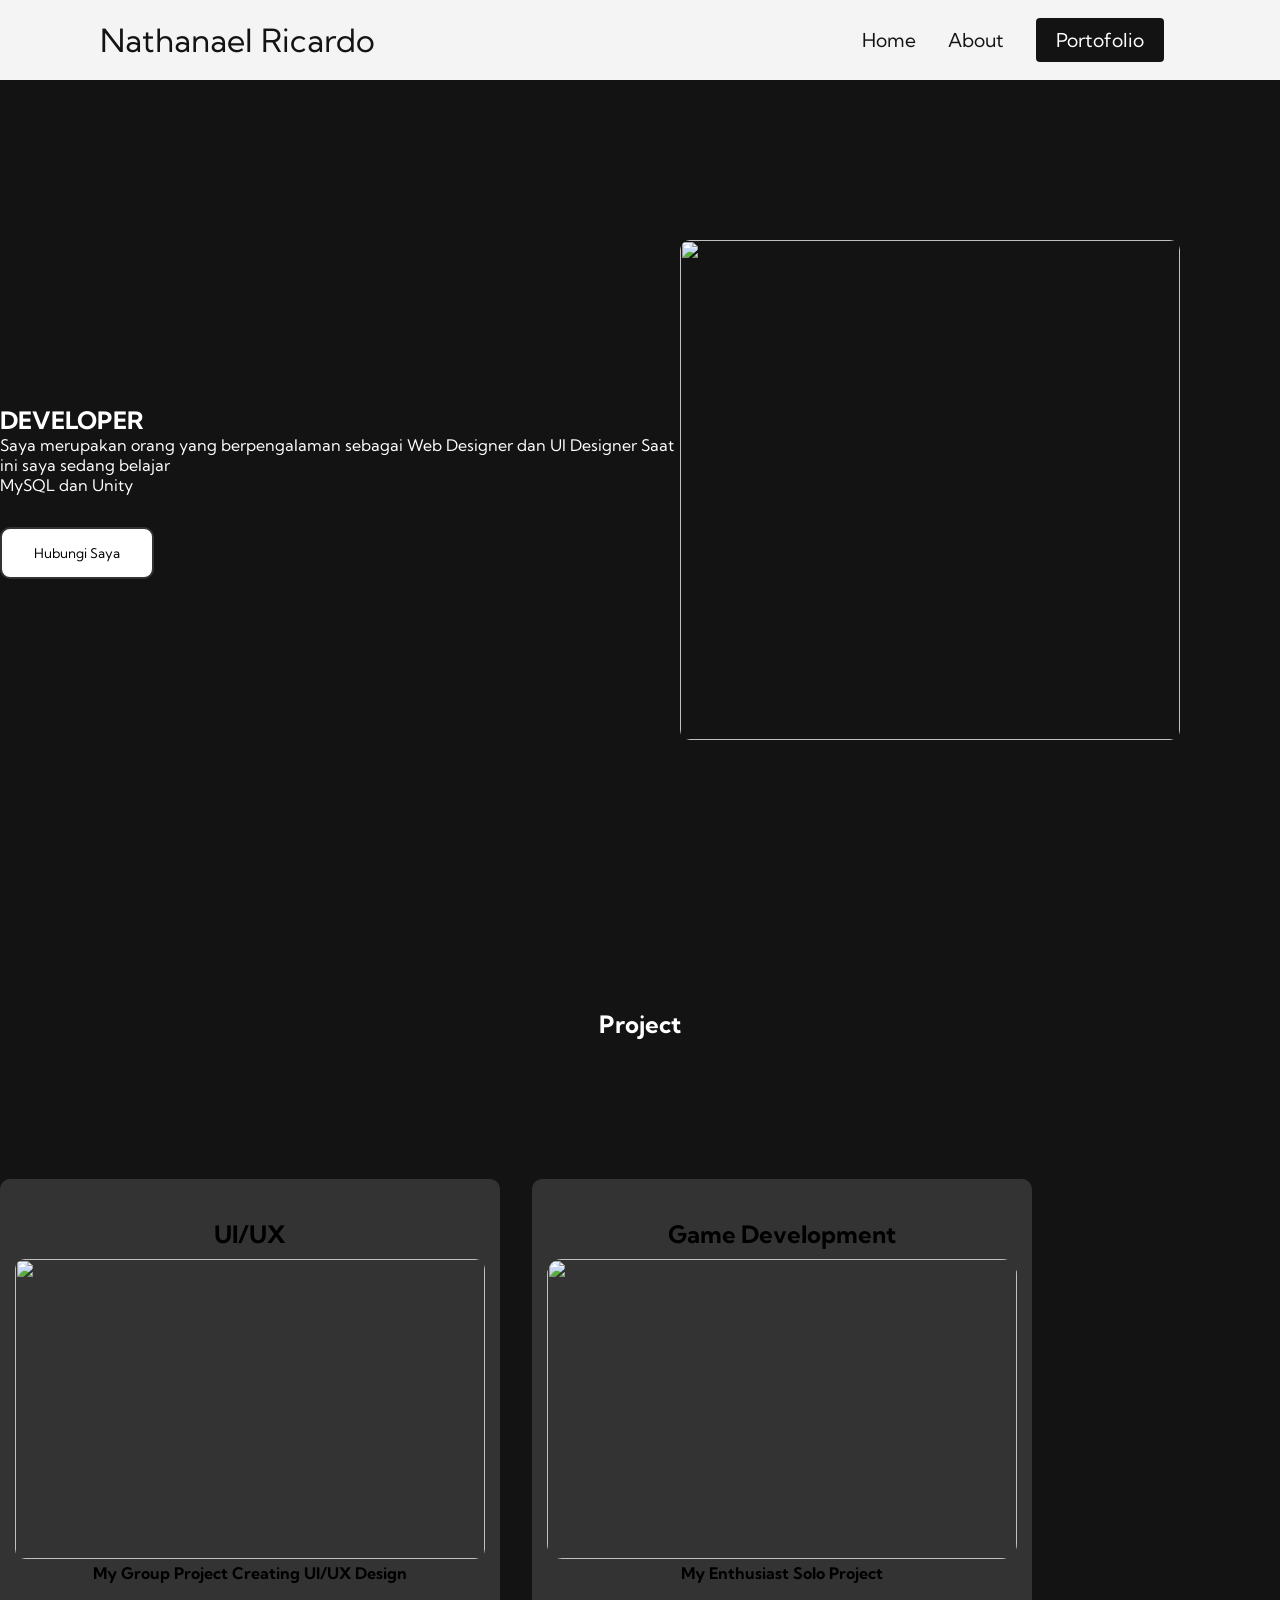
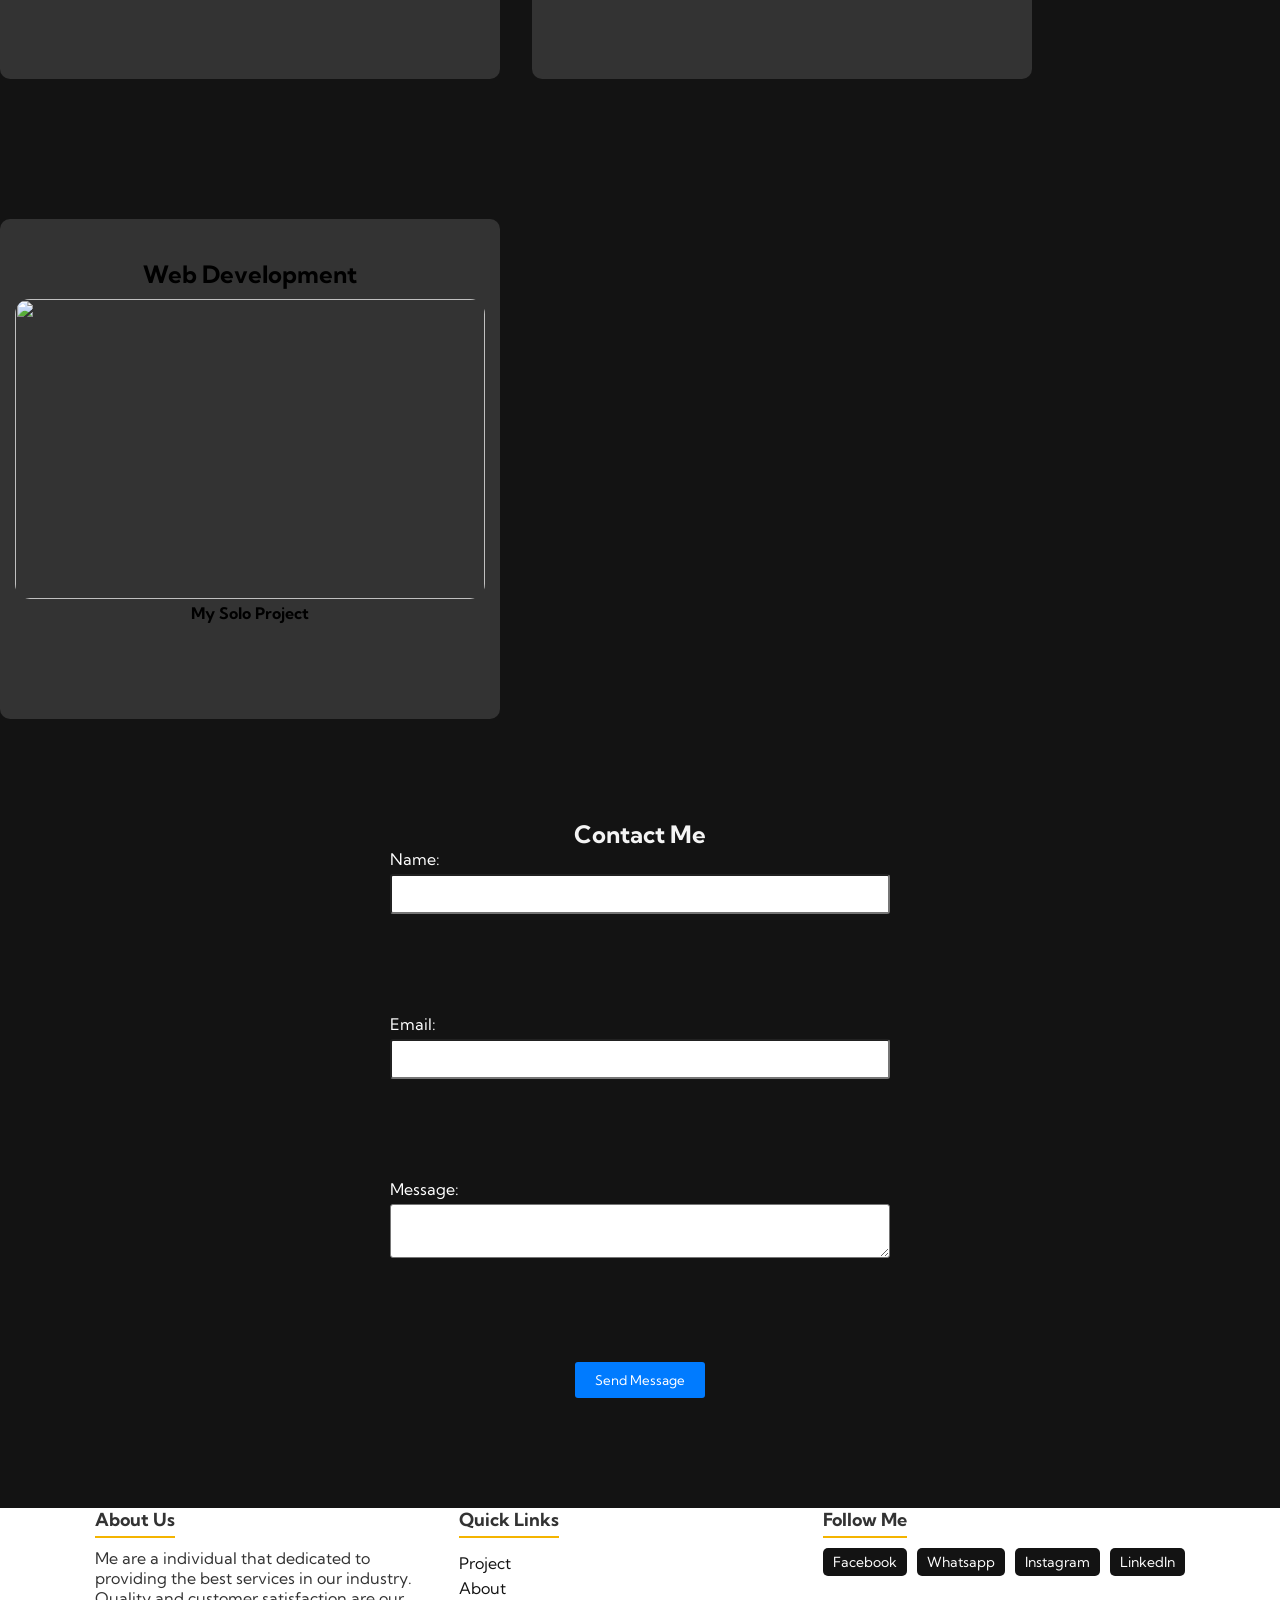
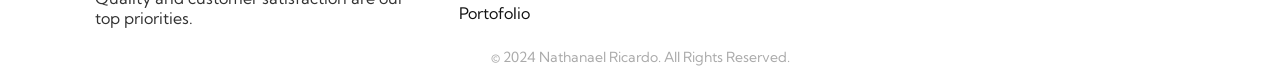
==== index.html @ ccf804fb "Add files via upload" ====
<!DOCTYPE html>
<html lang="en">
  <head>
    <meta charset="UTF-8" />
    <link href="style.css" rel="stylesheet" />
    <link href="https://fonts.googleapis.com/css2?family=Kumbh+Sans:wght@100..900&display=swap" rel="stylesheet">
    
    <title>Portofolio</title>
  </head>

  <body>
        <nav class="navbar" id="navbar">
          <div class="navbar__container">
            <a href="/" id="navbar__logo">Nathanael Ricardo</a>
            <div class="navbar__toggle" id="mobile-menu">
            <div class="Menu"><img src="/LearnForWeb/ProjectKecil/WebsiteWork/image/Menu.svg"></div>
            </div>
            <ul class="navbar__menu active">
              <li>
                <a href="#Hero" class="navbar__links">Home</a>
              </li>
              <li class="navbar__item">
                <a href="#Hero" class="navbar__links">About</a>
              </li>
              <li class="navbar__btn">
                <a href="#Hero" class="button" id="Portofolio">Portofolio</a>
              </li>
            </ul>
          </div>
        </nav>


        <!--Hero Section-->
        <section class="Hero-section" id="Hero">
          <div class="Hero-container">
            <div class="Hero-text">
              <h1>DEVELOPER</h1>
              <p>Saya merupakan orang yang berpengalaman sebagai Web Designer dan UI Designer
               Saat ini saya sedang belajar <br> MySQL dan Unity</p>
               <a href="#"><button class="Hero-button">Hubungi Saya</button></a>
          </div>
          <div class="Hero-img">
            <div class="Img-container">
              <img src="/LearnForWeb/ProjectKecil/WebsiteWork/image/NathanaelPortofolio(Crop).jpeg">
            </div>
          </div>
          </div>    
            </section>

          <!--Project-->
          <section class="Majority-background">
            <div class="Majority-container" id="#Project">
              <div class="Title-card"><h1>Project</h1></div>
              <section class="Card-container">
                <div class="Majority-card">
                  <div class="Majority-content">
                    <div class="First-content">
                      <h2>UI/UX</h2>
                    </div>
                  <div class="Second-content">
                    <img src="/LearnForWeb/ProjectKecil/WebsiteWork/image/UI.png">
                    <h4>My Group Project Creating UI/UX Design</h4>
                  </div>
                  </div>
                </div>
                <div class="Majority-card_2">
                  <div class="Majority-content">
                    <div class="First-content">
                      <h2>Game Development</h2>
                    </div>
                  <div class="Second-content">
                   <img src="/LearnForWeb/ProjectKecil/WebsiteWork/image/FlappyBird.png">
                   <h4>My Enthusiast Solo Project</h4>
                  </div>
                  </div>
                </div>
                <div class="Majority-card_3">
                  <div class="Majority-content">
                    <div class="First-content">
                      <h2>Web Development</h2>
                    </div>
                    <div class="Second-content">
                      <img src="/LearnForWeb/ProjectKecil/WebsiteWork/image/CreateWebsite(Crop-2).png">
                      <h4>My Solo Project</h4>
                    </div>
                  </div>
                </div>
              </section>
            </div>
            </section>

            <!--Contact-->

            <section class="Contact">
              <div class="container">  

                <h2>Contact Me</h2>
                <form id="contact-form">
                    <label for="name">Name:</label>
                    <input type="text" id="name" name="name" required>

                    <label for="email">Email:</label>  
        
                    <input type="email" id="email" name="email" required>
        
                    <label for="message">Message:</label>
                    <textarea id="message" name="message" required></textarea>  
        
        
                    <button type="submit">Send Message</button>
                </form>  
        
                <div id="message-status"></div>
            </div>
            </section>




          <!--Footer-->
          <footer class="About">
            <footer class="footer">
              <div class="footer-container">
                  <div class="footer-section">
                      <h3>About Us</h3>
                      <p>Me are a individual that dedicated to providing the best services in our industry. Quality and customer satisfaction are our top priorities.</p>
                  </div>
                  <div class="footer-section">
                      <h3>Quick Links</h3>
                      <ul>
                          <li><a href="#Project">Project</a></li>
                          <li><a href="#Hero">About</a></li>
                          <li><a href="#Hero">Portofolio</a></li>
                      </ul>
                  </div>
                  <div class="footer-section-media">
                      <h3>Follow Me</h3>
                      <div class="social-links">
                          <a href="#" class="social-icon">Facebook</a>
                          <a href="#" class="social-icon">Whatsapp</a>
                          <a href="https://www.instagram.com/sollnel/" class="social-icon">Instagram</a>
                          <a href="#" class="social-icon">LinkedIn</a>
                      </div>
                  </div>
              </div>
              <div class="footer-bottom">
                  <p>&copy; 2024 Nathanael Ricardo. All Rights Reserved.</p>
              </div>
          </footer>
          </footer>
            
  </body>
  <script src="script.js"></script>

</html>
---- style.css ----
*{
  box-sizing: border-box;
  margin: 0;
  padding: 0;
  font-family: 'Kumbh Sans', sans-serif;
}

.navbar {
  height: 80px;
  display: flex;
  justify-content: center;
  align-items: center;
  font-size: 1.2rem;
  position: sticky;
  top: 0;
  z-index: 999;
  background-color: #f4f4f4;
}

.navbar__container {
  display: flex;
  justify-content: space-between;
  height: 80px;
  z-index: 1;
  width: 100%;
  
  margin: 0 auto;
  padding: 0 50px;
}

#navbar__logo {
  background-color: #131313;
  background-size: 100%;
  -webkit-background-clip: text;
  -moz-background-clip: text;
   background-clip: text;
  -webkit-text-fill-color: transparent;
  display: flex;
  align-items: center;
  cursor: pointer;
  text-decoration: none;
  font-size: 2rem; /*1 rem = 16 px/pixel*/
}

.navbar__toggle{
  display: none;
}

.fa-gem {
  margin-right: 0.5rem;
}

.navbar__menu {
  display: flex;
  align-items: center;
  list-style: none;
  text-align: center;
}

.navbar__item {
  height: 80px;
}


.navbar__links {
  color: #131313;
  display: flex;
  align-items: center;
  justify-content: center;
  text-decoration: none;
  padding: 0 1rem;
  height: 100%;
}

.navbar__btn {
  display: flex;
  justify-content: center;
  padding: 0 1rem;
  width: 100%; 
}

.button {
  display: flex;  
  justify-content: center;
  align-items: center;
  text-decoration: none;
  padding: 10px 20px;
  height: 30%;
  width: 100%;
  border: none;
  outline: none;
  border-radius: 4px;
  background: #131313;
  color: #fff;
}


.button:hover {
  background: #f4b400;
  transition: all 0.3s ease;
}

.navbar__links:hover {
  color: #f4b400;
  transition: all 0.3s ease;
}



/* Hero Section Css */

.Hero-section{
  display: flex;
  justify-content: center;
  align-items: center;
  background-color: #131313;
}

.Hero-container{
  margin-top: 10rem;
  display: flex;
  align-items: center;
  justify-content: space-between;
  scroll-behavior: smooth;
  color: #fff;
}


.Hero-text button{
  margin-top: 2rem;
  padding: 16px 32px;
  border-radius: 10px;
  background-color: white;
  color: black;
  border: 2px solid #333;
}

.Hero-text button:hover{
  color: #fff;
  background-color: #f4b400;
  transition: all 0.3s ease;
}




.Img-container{
  width: 600px;
}

.Img-container img{
  height: 500px;
  width: 500px;
  border-radius: 10px;
}

.Majority-background{
  background-color: #131313;
  display: flex;
  justify-content: center;
  align-items: center;
  padding-top: 15rem;
  height: auto;
}

.Majority-container{
  margin-top: 15px;
}

.Card-container{
  display: flex;
  align-items: center;
  flex-wrap: wrap;
  flex-grow: 1;
}

.Title-card h1{
  color: #fff;
  text-align: center;
  margin-top: 10px;
}

.Majority-card{
  border-radius: 10px;
  padding-top: 30px;
  margin-top: 140px;
  height: 500px;
  width: 500px;
  background-color: #333;
}

.Majority-card:hover{
  background-color: #131313;
  border: 5px solid #f4f4f4;
  transition: all 0.3s ease-out;
  color: #fff;
}


.Majority-content{
  width: 100%;
  height: 100%;
  text-align: center;
  transition: transform 0.8s;
}

.First-content{
  margin-top: 10px;
}

.Second-content{
  margin-top: 10px;
}

.Majority-card img{
  border-radius: 10px;
  height: 300px;
  width: 470px;
}


.Majority-card_2{
  margin-top: 140px;
  height: 500px;
  width: 500px;
  padding-top: 30px;
  border-radius: 10px;
  margin-left: 2rem;
  margin-right: 2rem;
  text-align: center;
  background-color: #333;
}

.Majority-card_2:hover{
  background-color: #131313;
  border: 5px solid #f4f4f4;
  transition: all 0.3s ease-out;
  color: #fff;
}

.Majority-card_2 img{
  border-radius: 15px;
  height: 300px;
  width: 470px;
}

.Majority-card_3{
  margin-top: 140px;
  border-radius: 10px;
  padding-top: 30px;
  height: 500px;
  width: 500px;
  background-color: #333;
  text-align: center;
}

.Majority-card_3:hover{
  background-color: #131313;
  border: 5px solid #f4f4f4;
  transition: all 0.3s ease-out;
  color: #fff;
}

.Majority-card_3 img{
  border-radius: 15px;
  height: 300px;
  width: 470px;
}

.Contact{
  background-color: #131313;
}

.container {
  width: 500px;
  margin: 0 auto;
  border-radius: 5px;
  padding-top: 100px;
  padding-bottom: 100px;
  text-align: center;
  color: #f4f4f4;
}

.contact-form{
  border: none;
}

label{
  display: flex;
  margin-bottom: 5px;
  color: #fff;
}

button {
  background-color: #007bff;
  color: #fff;
  border: none;
  padding: 10px 20px;
  border-radius: 3px;
  cursor: pointer;  
}

#message-status {
  margin-top: 10px;
  text-align: center;
}


input, textarea {
  width: 500px;
  padding: 10px;
  margin-bottom: 100px;
  border-radius: 3px;
}


.footer {
  background: #fff;
  color: #333;
}

.footer-container {
  display: flex;
  justify-content: space-between;
  max-width: 1200px;
  margin: 0 auto;
  padding: 0 40px;
}

.footer-section {
  flex: 1;
  margin: 0 15px;
}

.footer-section h3 {
  margin-bottom: 10px;
  font-size: 18px;
  border-bottom: 2px solid #f4b400;
  display: inline-block;
  padding-bottom: 5px;
}

.footer-section p,
.footer-section ul {
  margin: 0;
}

.footer-section ul {
  list-style: none;
  padding: 0;
}

.footer-section ul li {
  margin: 5px 0;
}

.footer-section ul li a {
  color: #131313;
  text-decoration: none;
  transition: color 0.3s;
}

.footer-section ul li a:hover {
  color: #f4b400;
}


.footer-section-media {
  flex: 1;
  margin: 0 15px;
}

.footer-section-media h3 {
  margin-bottom: 10px;
  font-size: 18px;
  border-bottom: 2px solid #f4b400;
  display: inline-block;
  padding-bottom: 5px;
}

.footer-section-media p,
.footer-section-media ul {
  margin: 0;
}

.footer-section-media ul {
  list-style: none;
  padding: 0;
}

.footer-section-media ul li {
  margin: 5px 0;
}

.footer-section-media ul li a {
  color: #131313;
  text-decoration: none;
  transition: color 0.3s;
}

.footer-section-media ul li a:hover {
  color: #f4b400;
}



.social-links {
  display: flex;
  gap: 10px;
}

.social-icon {
  color: #fff;
  text-decoration: none;
  font-size: 14px;
  padding: 5px 10px;
  background: #131313;
  border-radius: 5px;
  transition:  0.3s;
}

.social-icon:hover {
  background: #f4b400;
}

.footer-bottom {
  text-align: center;
  margin-top: 20px;
  font-size: 14px;
  color: #aaa;
}




@media only screen and (max-width: 1320px) {
  nav{
    padding: 0 50px;
  }
}

@media only screen and (max-width: 1110px) {
  nav{
    padding: 0 30px;
  }

  .Card-container{
    flex-direction: column;
  }
}

@media only screen and (max-width: 900px) {

  .Hero-container{
    flex-direction: column;
    text-align: center;  
  }

  .Hero-text{
    padding-bottom: 50px;
  }

  #mobile-menu{
    display: block;
    cursor: pointer;
  }


  #mobile-menu .Menu{
    padding-top: 10px;
  }

 
  .navbar__menu{
    position: absolute;
    height: 150px;
    width: fit-content;
    display: block;
    top: 73px;
    background: #f4f4f4;
    border-radius: 10px;
    right: 0;
  }


  .navbar__menu{
    transition: all 0.3s ease-in-out;
    opacity: 0;  /* Hidden by default */
  }
  

  .navbar__menu.active{
    transition: all 0.3s ease-in;
    opacity: 1;
  }


  .footer-section{
    display: none;
  }


  .footer-section-media{
    text-align: center;
    display: flex;
    align-items: center;
    justify-content: center;
    flex-direction: column;
  }
}
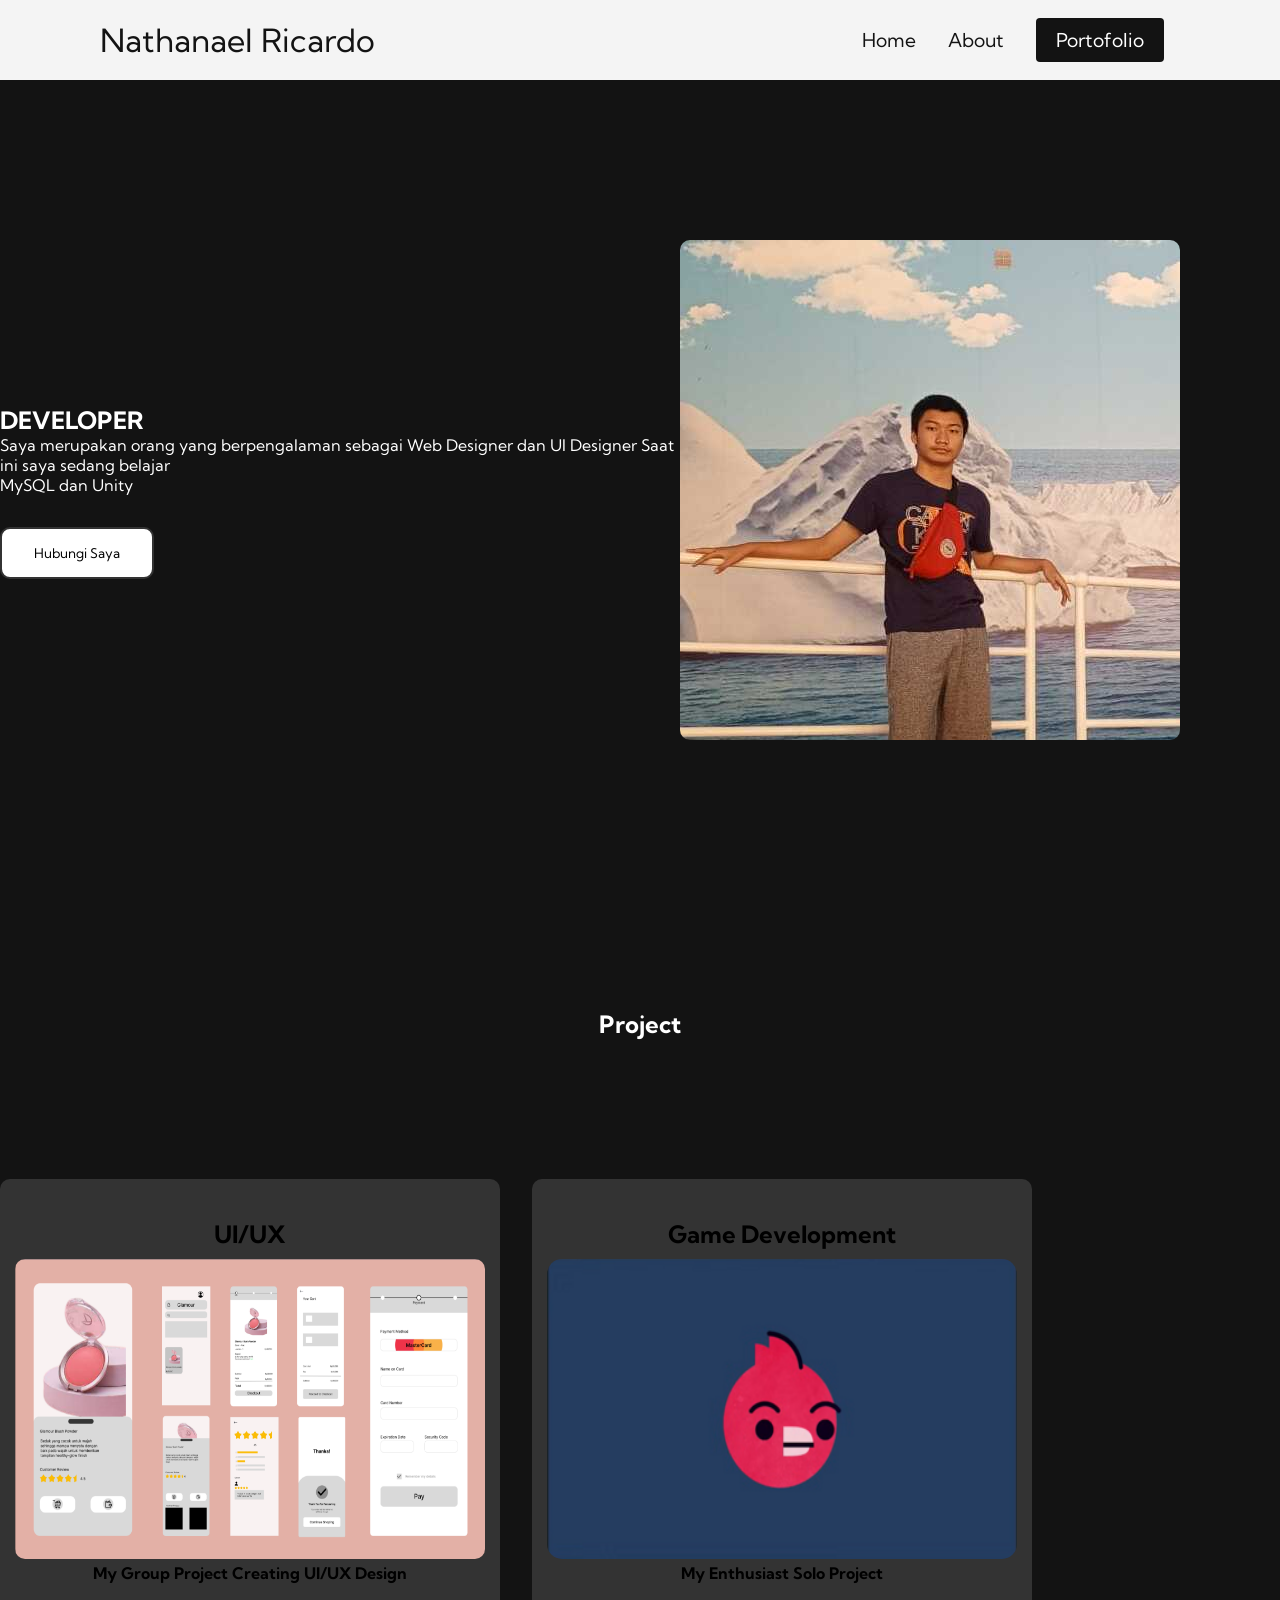
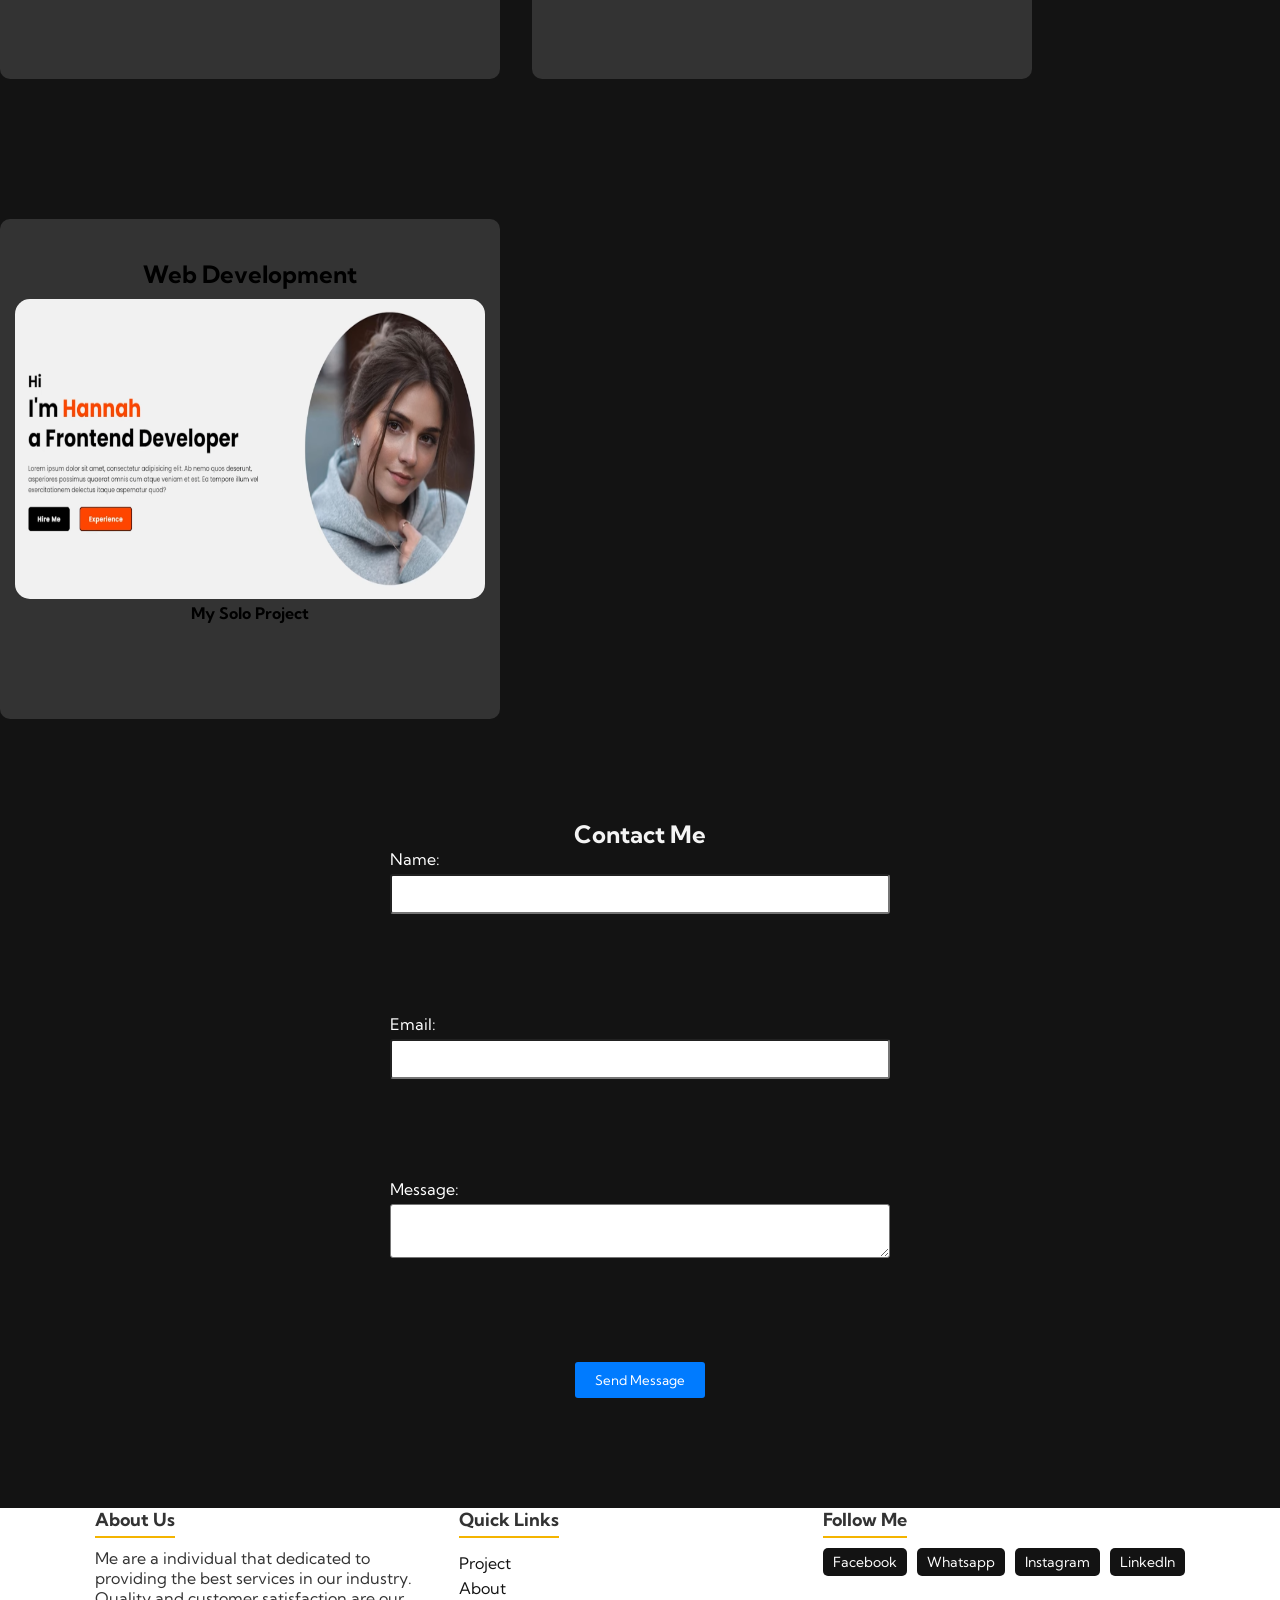
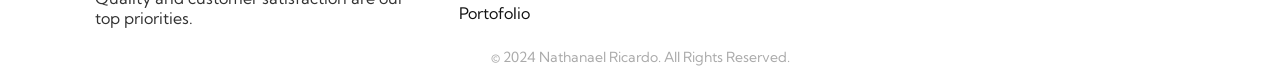
==== commit 0ff1f2ae: "Update index.html" ====
--- a/index.html
+++ b/index.html
@@ -13,7 +13,7 @@
           <div class="navbar__container">
             <a href="/" id="navbar__logo">Nathanael Ricardo</a>
             <div class="navbar__toggle" id="mobile-menu">
-            <div class="Menu"><img src="/LearnForWeb/ProjectKecil/WebsiteWork/image/Menu.svg"></div>
+            <div class="Menu"><img src="Menu.svg"></div>
             </div>
             <ul class="navbar__menu active">
               <li>
@@ -41,7 +41,7 @@
           </div>
           <div class="Hero-img">
             <div class="Img-container">
-              <img src="/LearnForWeb/ProjectKecil/WebsiteWork/image/NathanaelPortofolio(Crop).jpeg">
+              <img src="NathanaelPortofolio(Crop).jpeg">
             </div>
           </div>
           </div>    
@@ -58,7 +58,7 @@
                       <h2>UI/UX</h2>
                     </div>
                   <div class="Second-content">
-                    <img src="/LearnForWeb/ProjectKecil/WebsiteWork/image/UI.png">
+                    <img src="UI.png">
                     <h4>My Group Project Creating UI/UX Design</h4>
                   </div>
                   </div>
@@ -69,7 +69,7 @@
                       <h2>Game Development</h2>
                     </div>
                   <div class="Second-content">
-                   <img src="/LearnForWeb/ProjectKecil/WebsiteWork/image/FlappyBird.png">
+                   <img src="FlappyBird.png">
                    <h4>My Enthusiast Solo Project</h4>
                   </div>
                   </div>
@@ -80,7 +80,7 @@
                       <h2>Web Development</h2>
                     </div>
                     <div class="Second-content">
-                      <img src="/LearnForWeb/ProjectKecil/WebsiteWork/image/CreateWebsite(Crop-2).png">
+                      <img src="CreateWebsite(Crop-2).png">
                       <h4>My Solo Project</h4>
                     </div>
                   </div>
@@ -152,4 +152,4 @@
   </body>
   <script src="script.js"></script>
 
-</html>+</html>
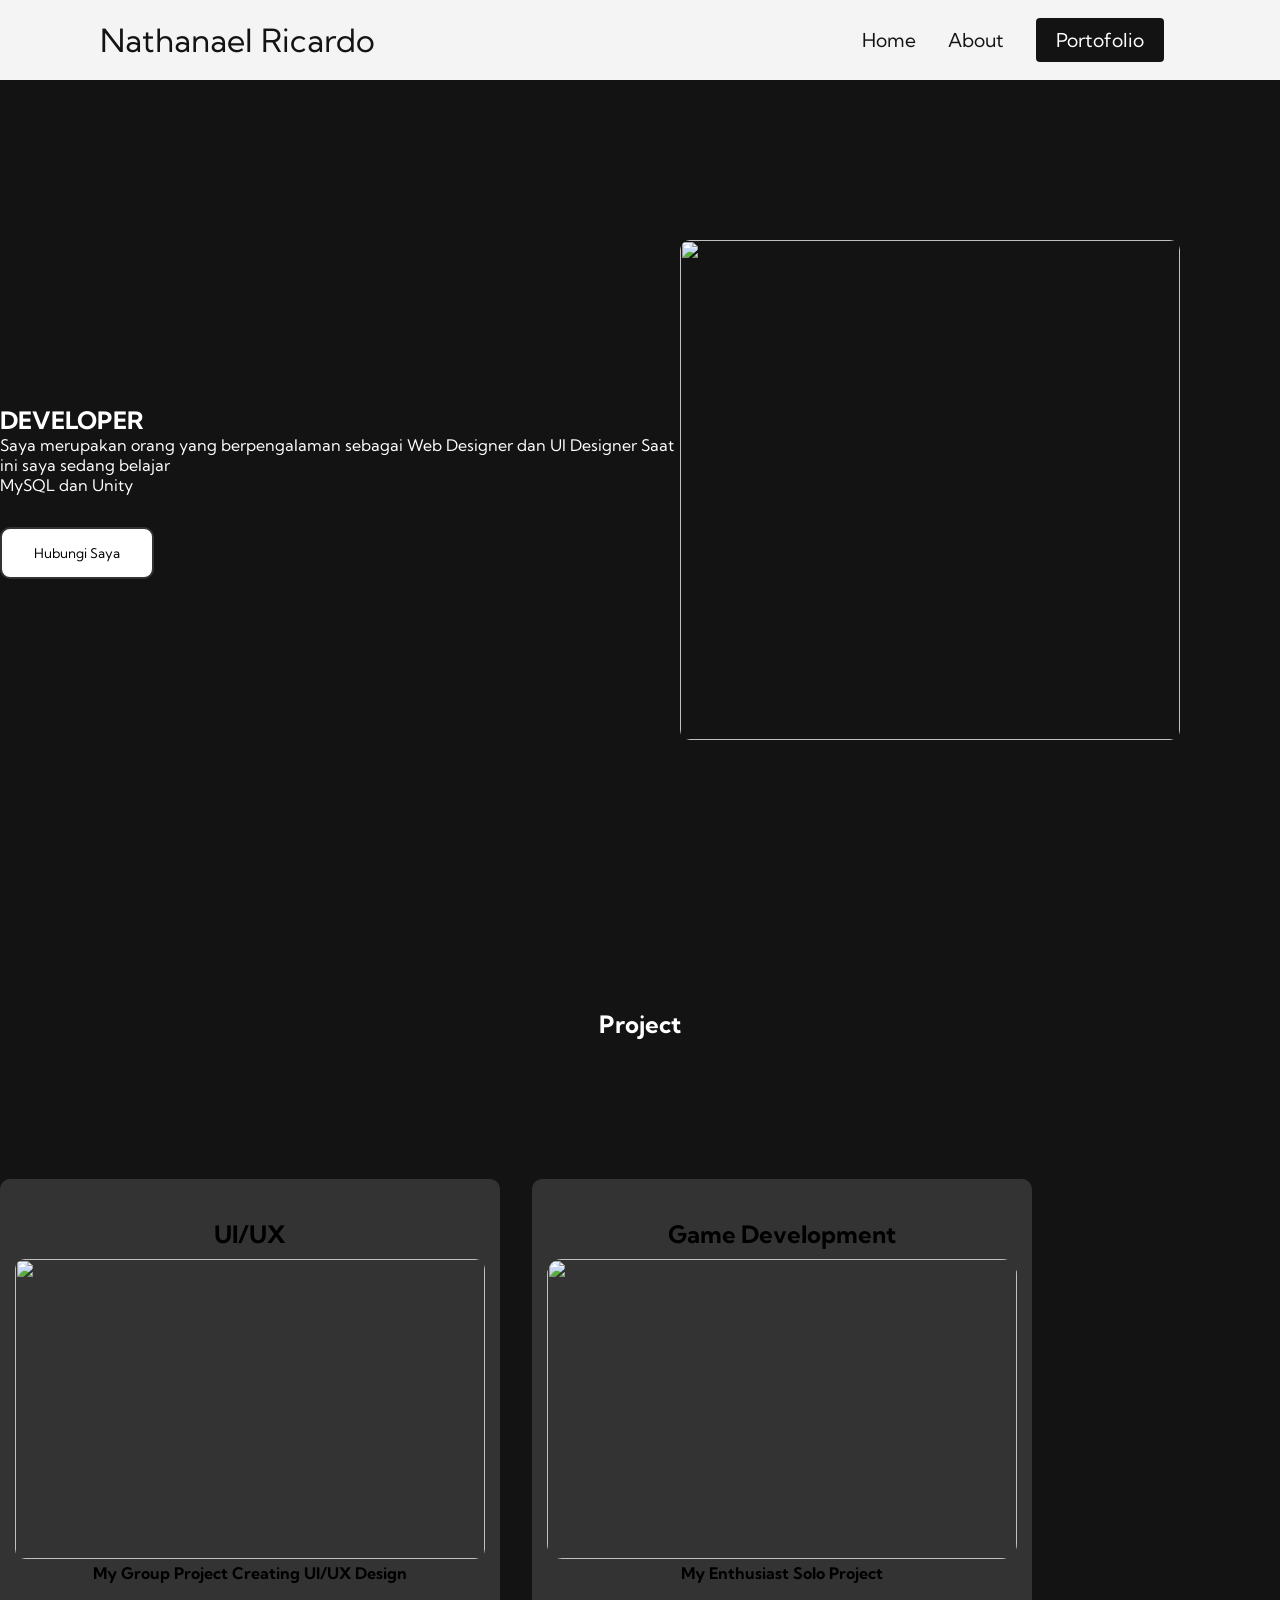
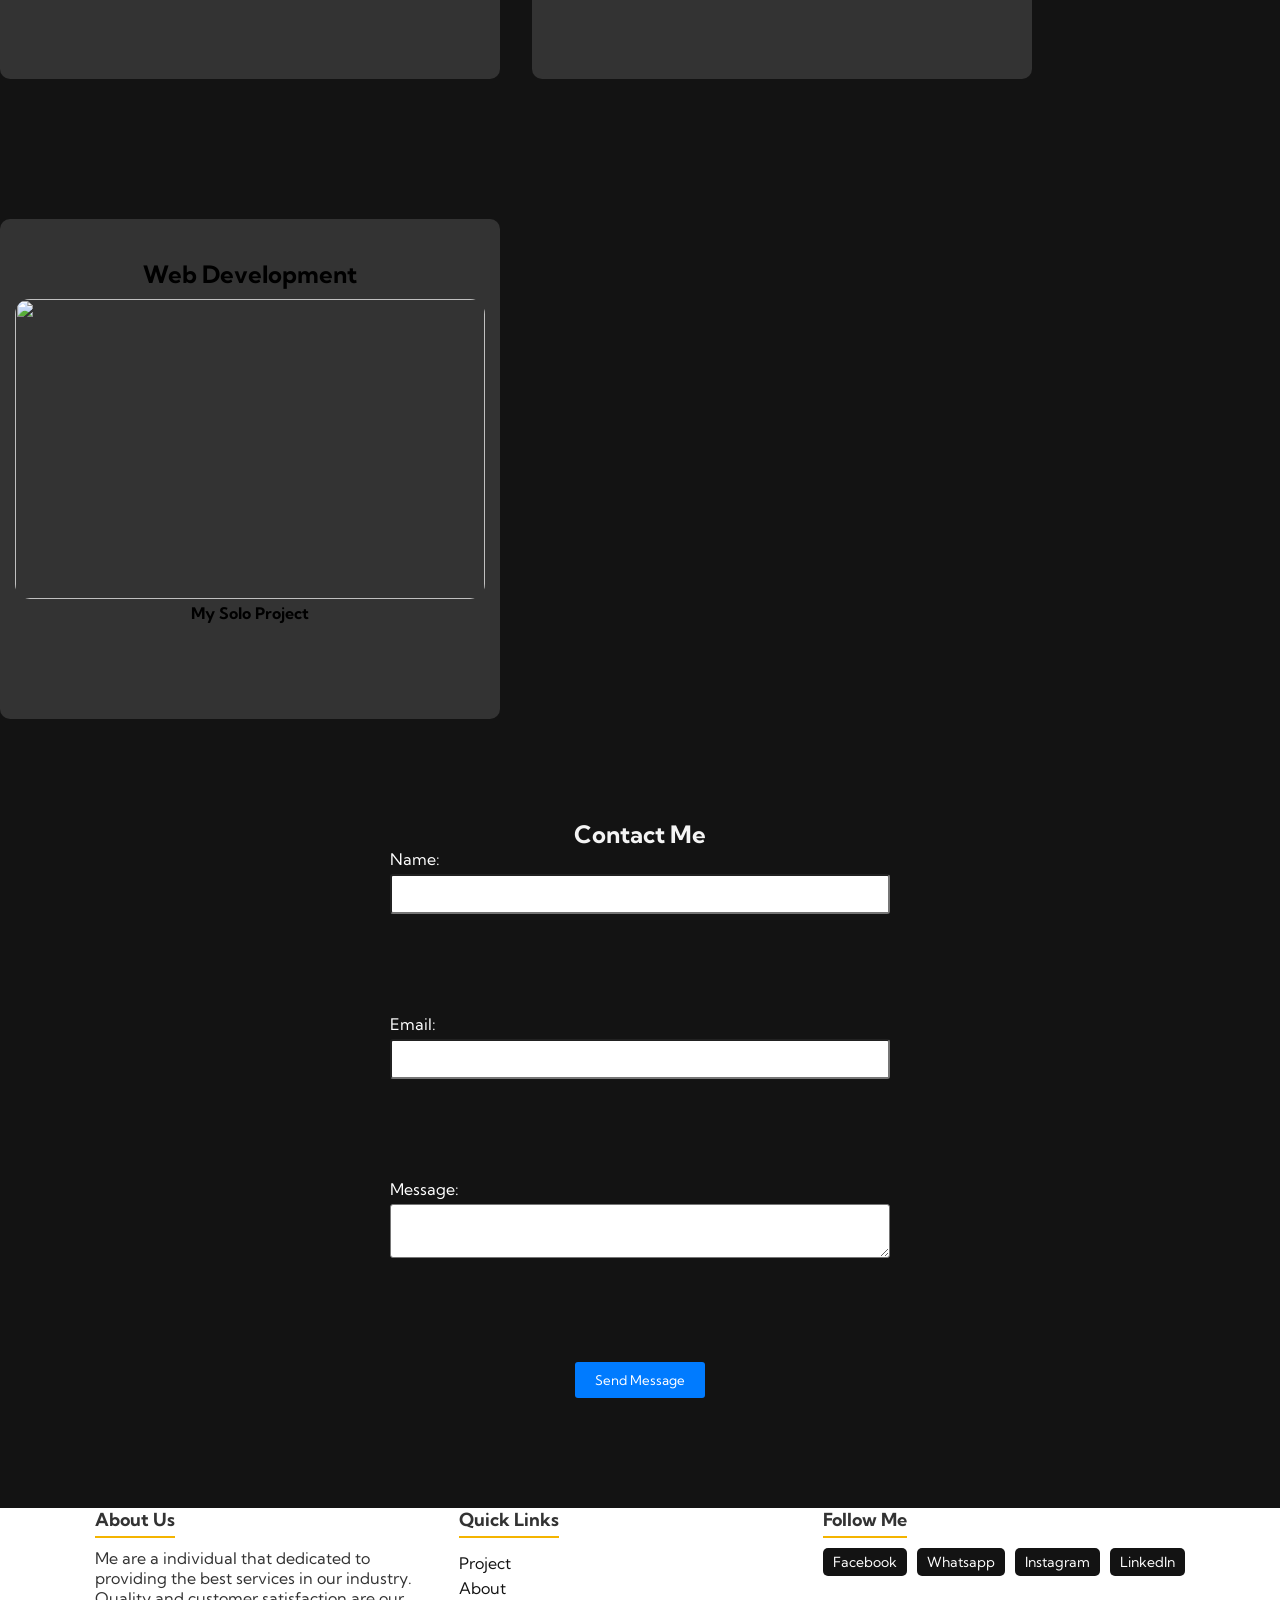
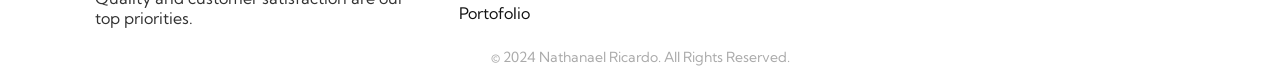
==== commit 8a79c6e3: "Update index.html" ====
--- a/index.html
+++ b/index.html
@@ -13,7 +13,7 @@
           <div class="navbar__container">
             <a href="/" id="navbar__logo">Nathanael Ricardo</a>
             <div class="navbar__toggle" id="mobile-menu">
-            <div class="Menu"><img src="Menu.svg"></div>
+            <div class="Menu"><img src="WebsiteForWork/Menu.svg"></div>
             </div>
             <ul class="navbar__menu active">
               <li>
@@ -41,7 +41,7 @@
           </div>
           <div class="Hero-img">
             <div class="Img-container">
-              <img src="NathanaelPortofolio(Crop).jpeg">
+              <img src="WebsiteForWork/NathanaelPortofolio(Crop).jpeg">
             </div>
           </div>
           </div>    
@@ -58,7 +58,7 @@
                       <h2>UI/UX</h2>
                     </div>
                   <div class="Second-content">
-                    <img src="UI.png">
+                    <img src="WebsiteForWork/UI.png">
                     <h4>My Group Project Creating UI/UX Design</h4>
                   </div>
                   </div>
@@ -69,7 +69,7 @@
                       <h2>Game Development</h2>
                     </div>
                   <div class="Second-content">
-                   <img src="FlappyBird.png">
+                   <img src="WebsiteForWork/FlappyBird.png">
                    <h4>My Enthusiast Solo Project</h4>
                   </div>
                   </div>
@@ -80,7 +80,7 @@
                       <h2>Web Development</h2>
                     </div>
                     <div class="Second-content">
-                      <img src="CreateWebsite(Crop-2).png">
+                      <img src="WebsiteForWork/CreateWebsite(Crop-2).png">
                       <h4>My Solo Project</h4>
                     </div>
                   </div>
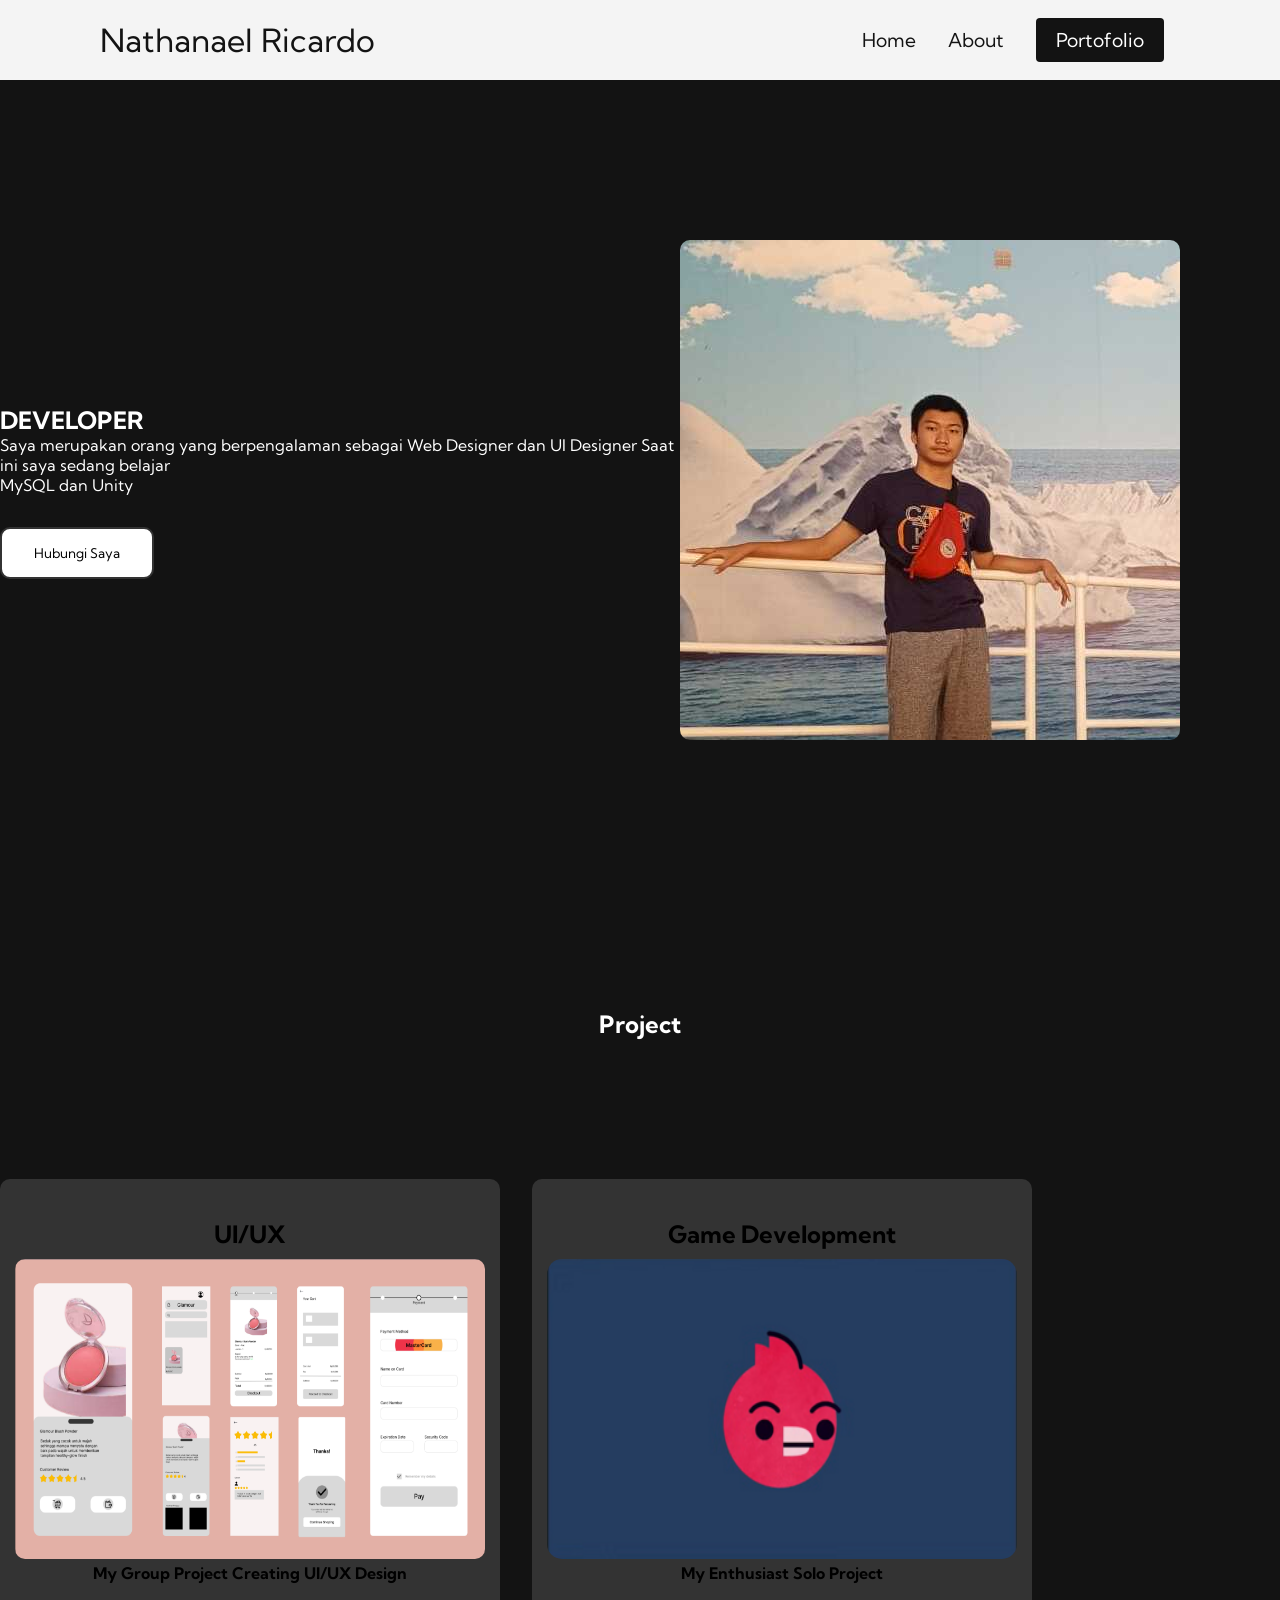
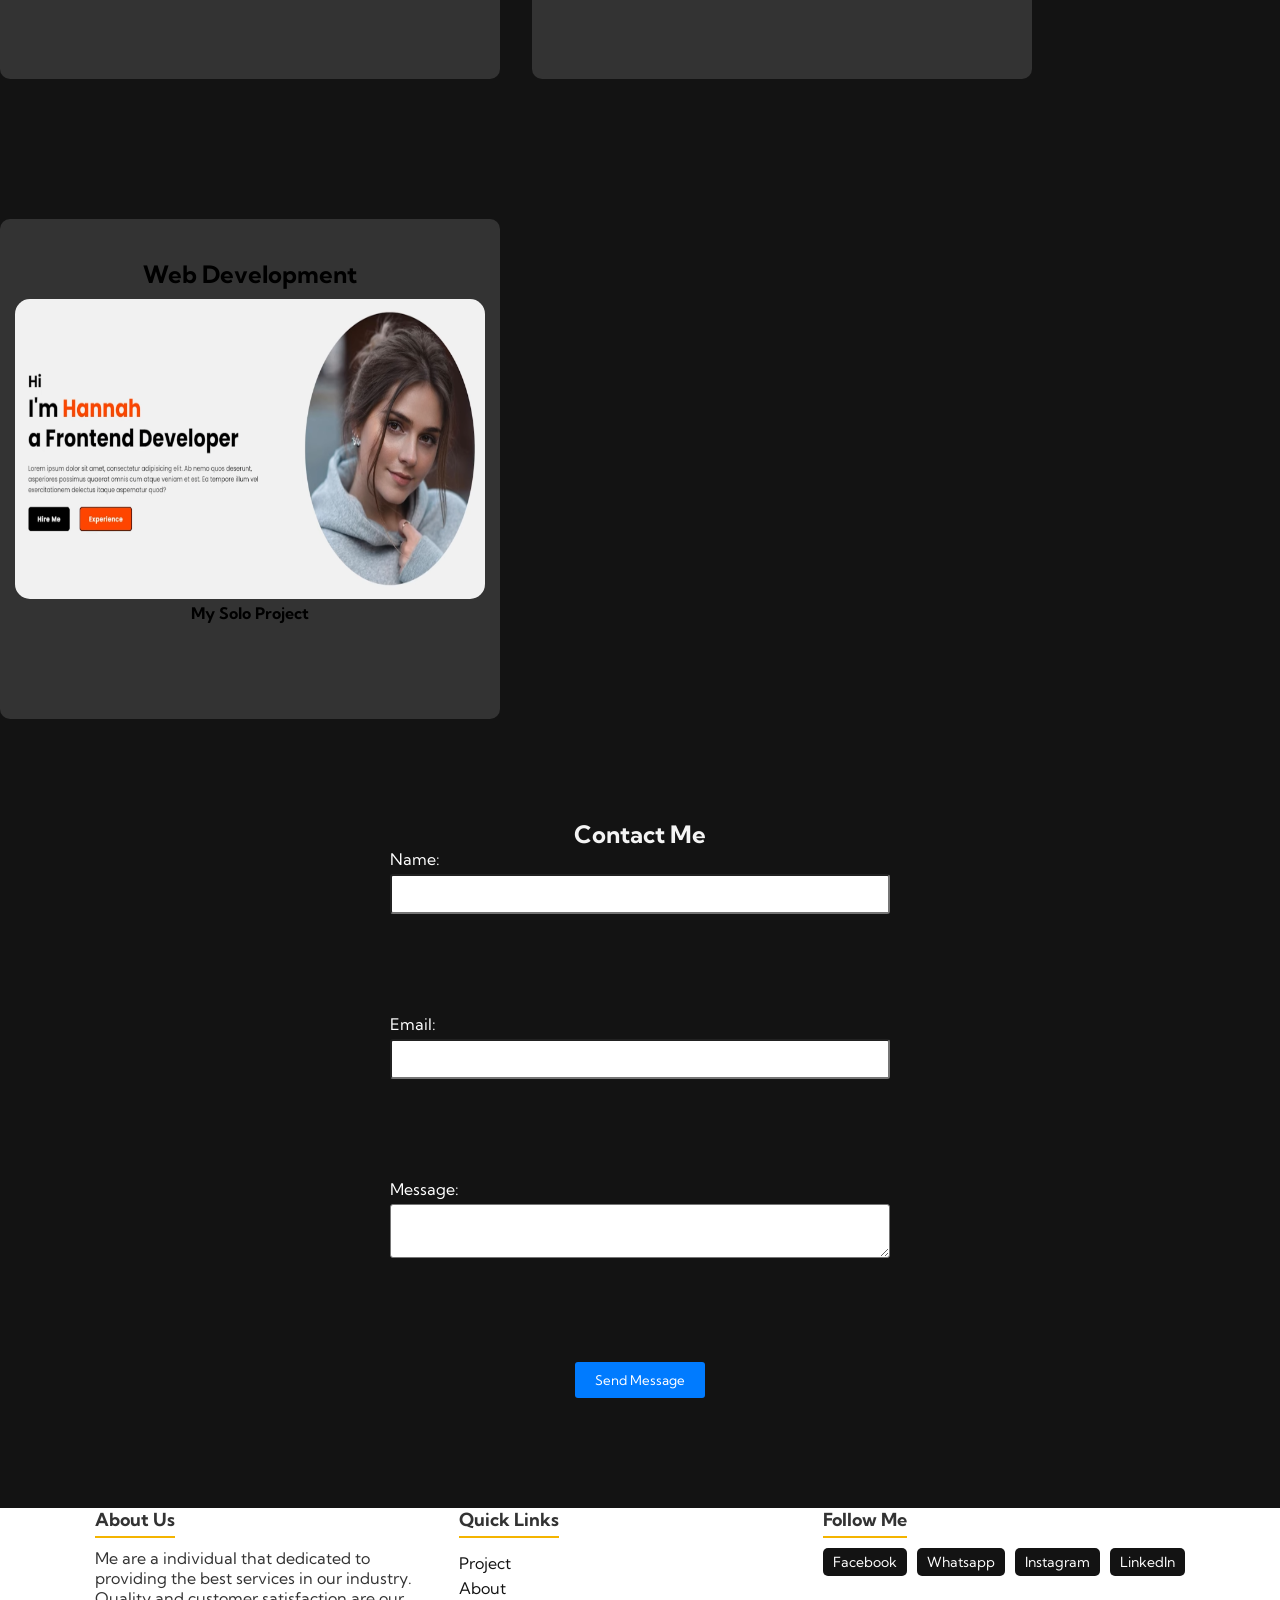
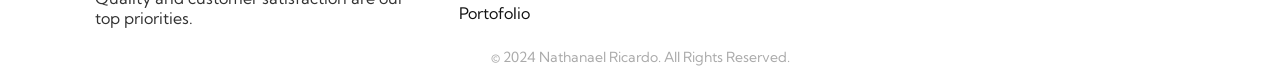
==== commit 7c447dea: "Update index.html" ====
--- a/index.html
+++ b/index.html
@@ -13,7 +13,7 @@
           <div class="navbar__container">
             <a href="/" id="navbar__logo">Nathanael Ricardo</a>
             <div class="navbar__toggle" id="mobile-menu">
-            <div class="Menu"><img src="WebsiteForWork/Menu.svg"></div>
+            <div class="Menu"><img src="Menu.svg"></div>
             </div>
             <ul class="navbar__menu active">
               <li>
@@ -41,7 +41,7 @@
           </div>
           <div class="Hero-img">
             <div class="Img-container">
-              <img src="WebsiteForWork/NathanaelPortofolio(Crop).jpeg">
+              <img src="NathanaelPortofolio(Crop).jpeg">
             </div>
           </div>
           </div>    
@@ -58,7 +58,7 @@
                       <h2>UI/UX</h2>
                     </div>
                   <div class="Second-content">
-                    <img src="WebsiteForWork/UI.png">
+                    <img src="UI.png">
                     <h4>My Group Project Creating UI/UX Design</h4>
                   </div>
                   </div>
@@ -69,7 +69,7 @@
                       <h2>Game Development</h2>
                     </div>
                   <div class="Second-content">
-                   <img src="WebsiteForWork/FlappyBird.png">
+                   <img src="FlappyBird.png">
                    <h4>My Enthusiast Solo Project</h4>
                   </div>
                   </div>
@@ -80,7 +80,7 @@
                       <h2>Web Development</h2>
                     </div>
                     <div class="Second-content">
-                      <img src="WebsiteForWork/CreateWebsite(Crop-2).png">
+                      <img src="CreateWebsite(Crop-2).png">
                       <h4>My Solo Project</h4>
                     </div>
                   </div>
